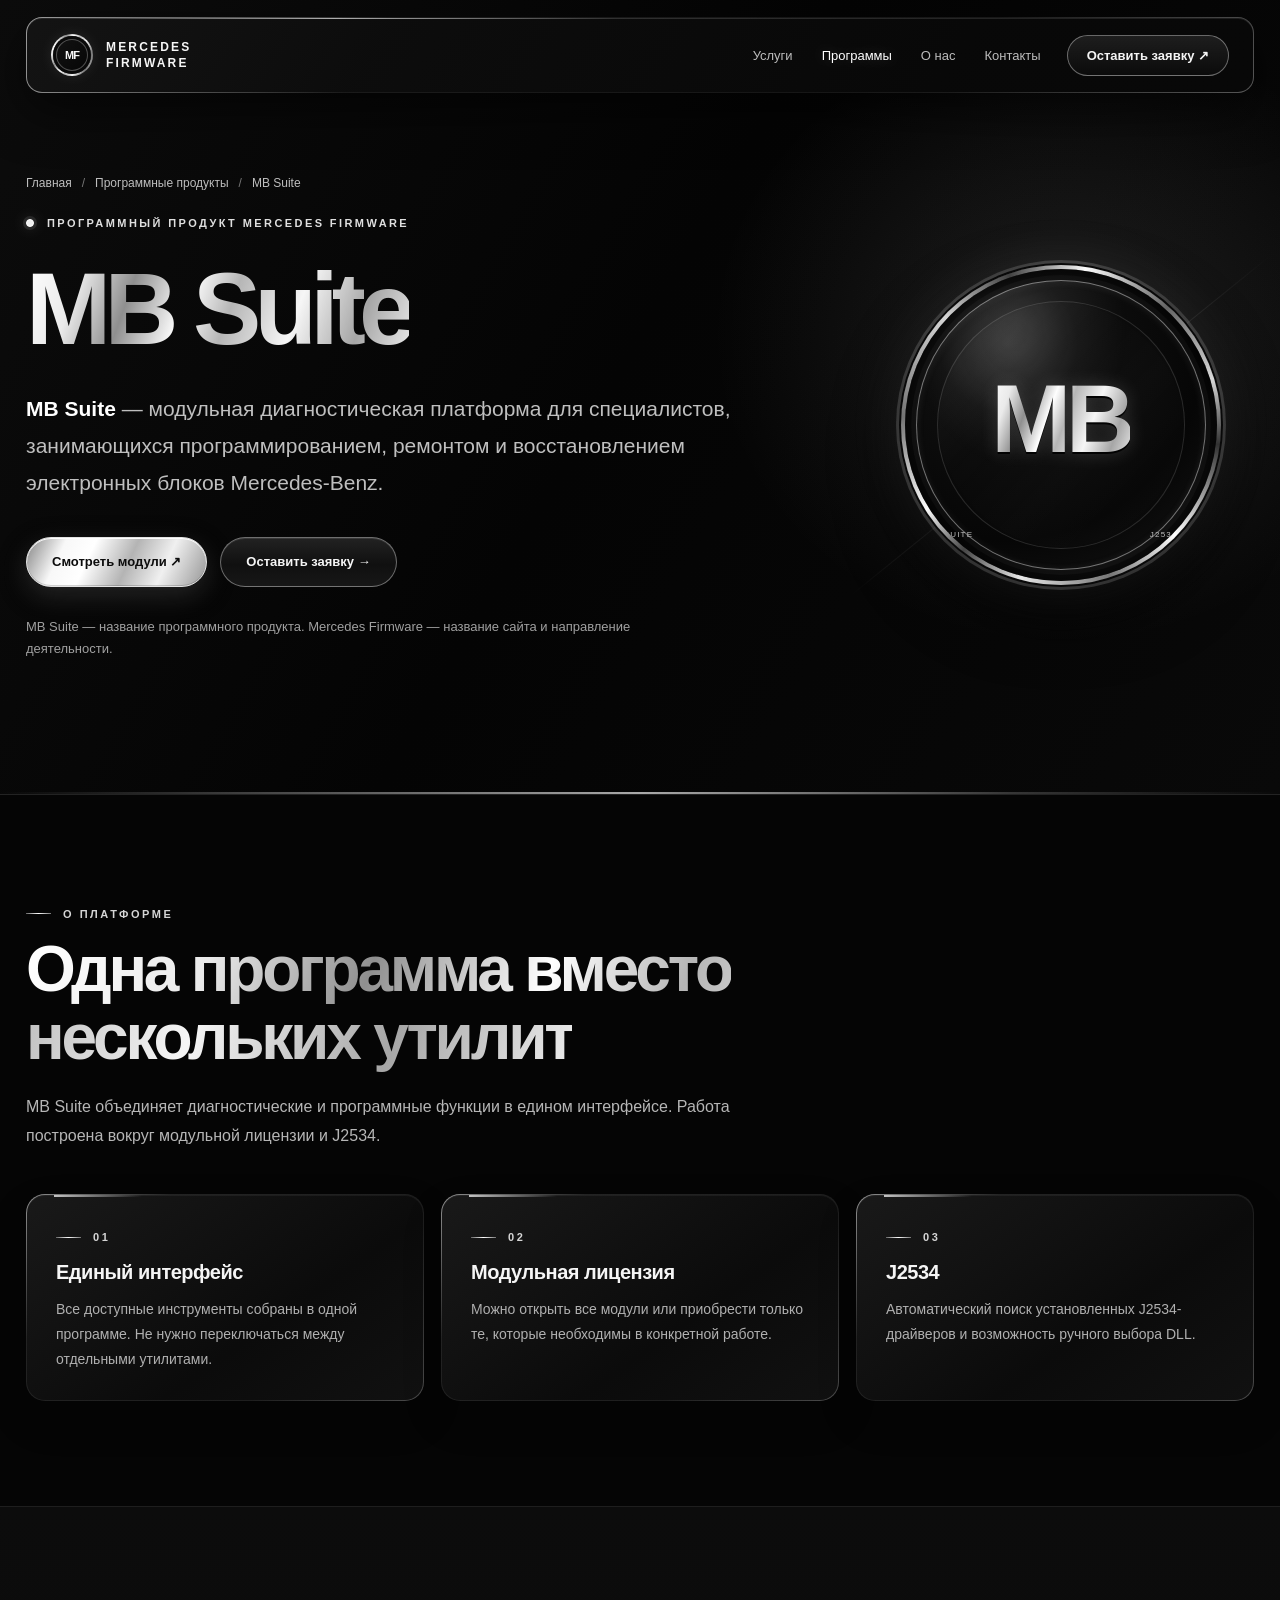
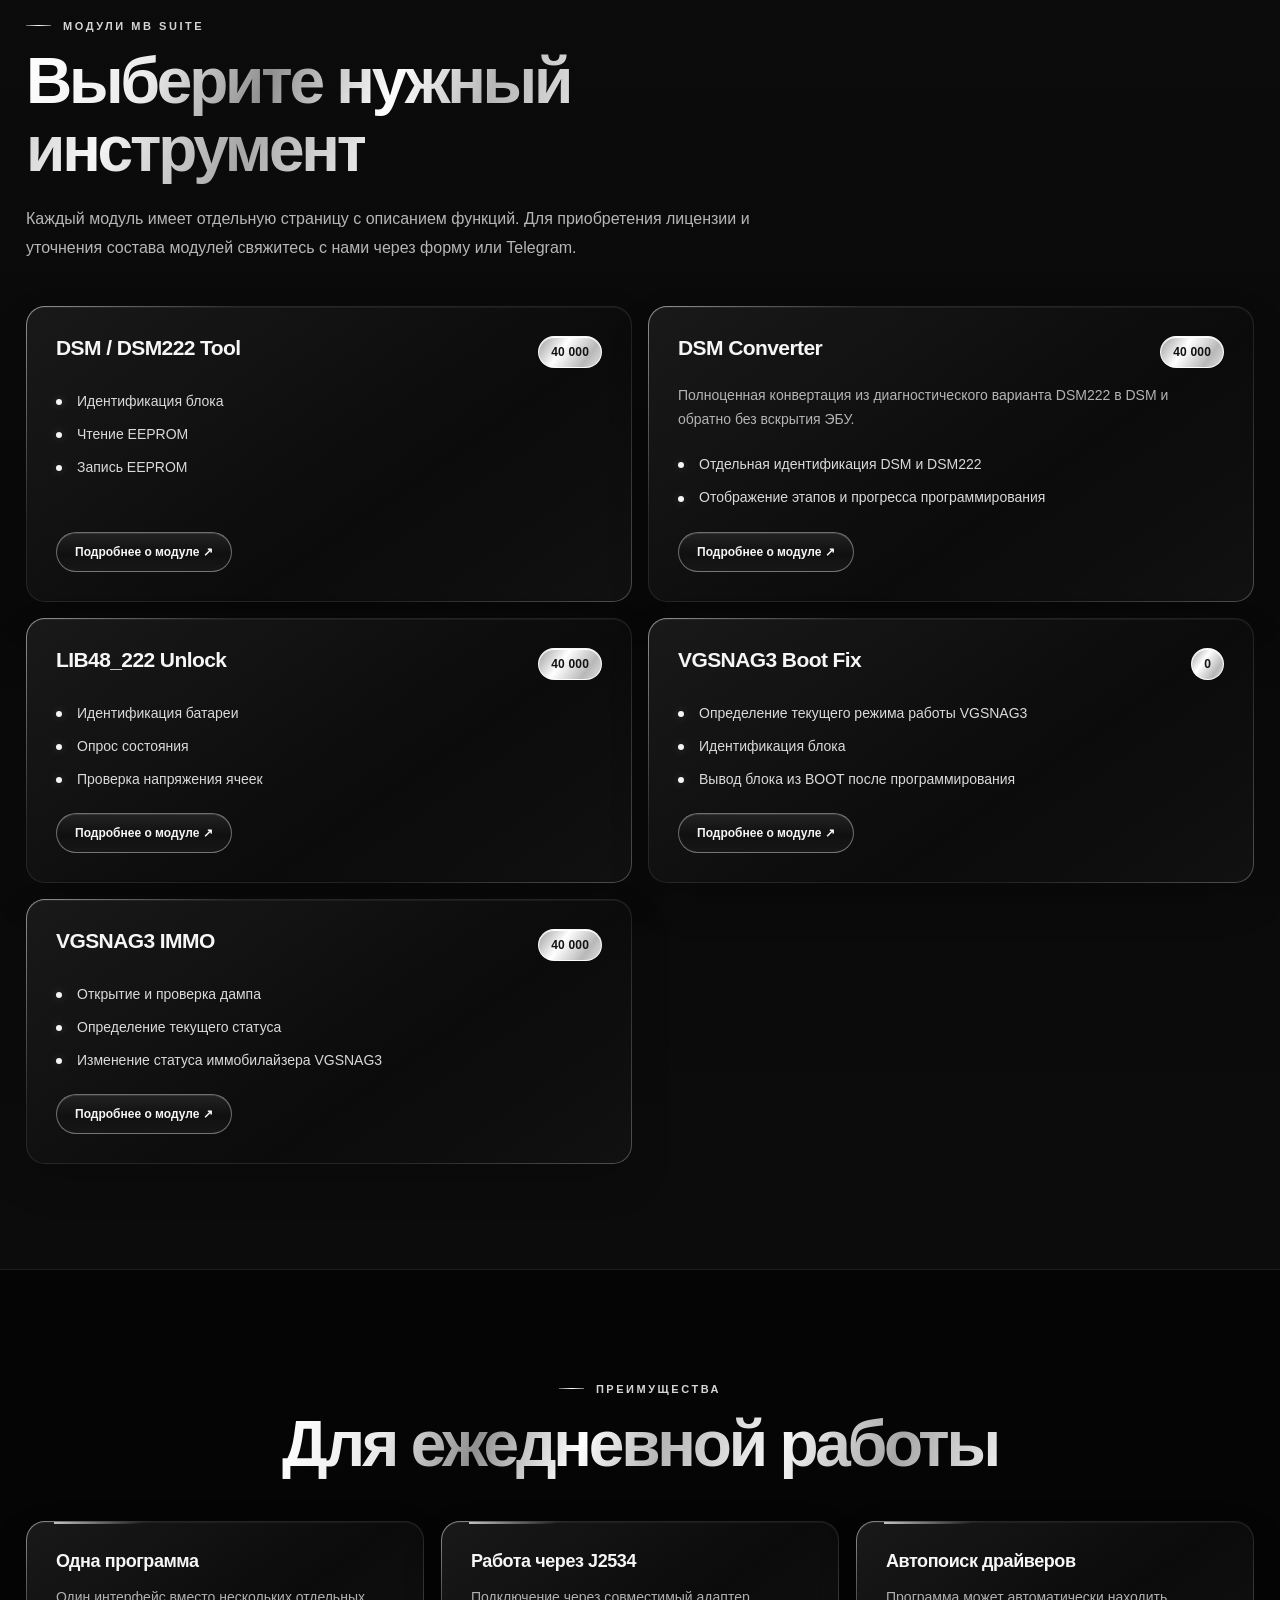
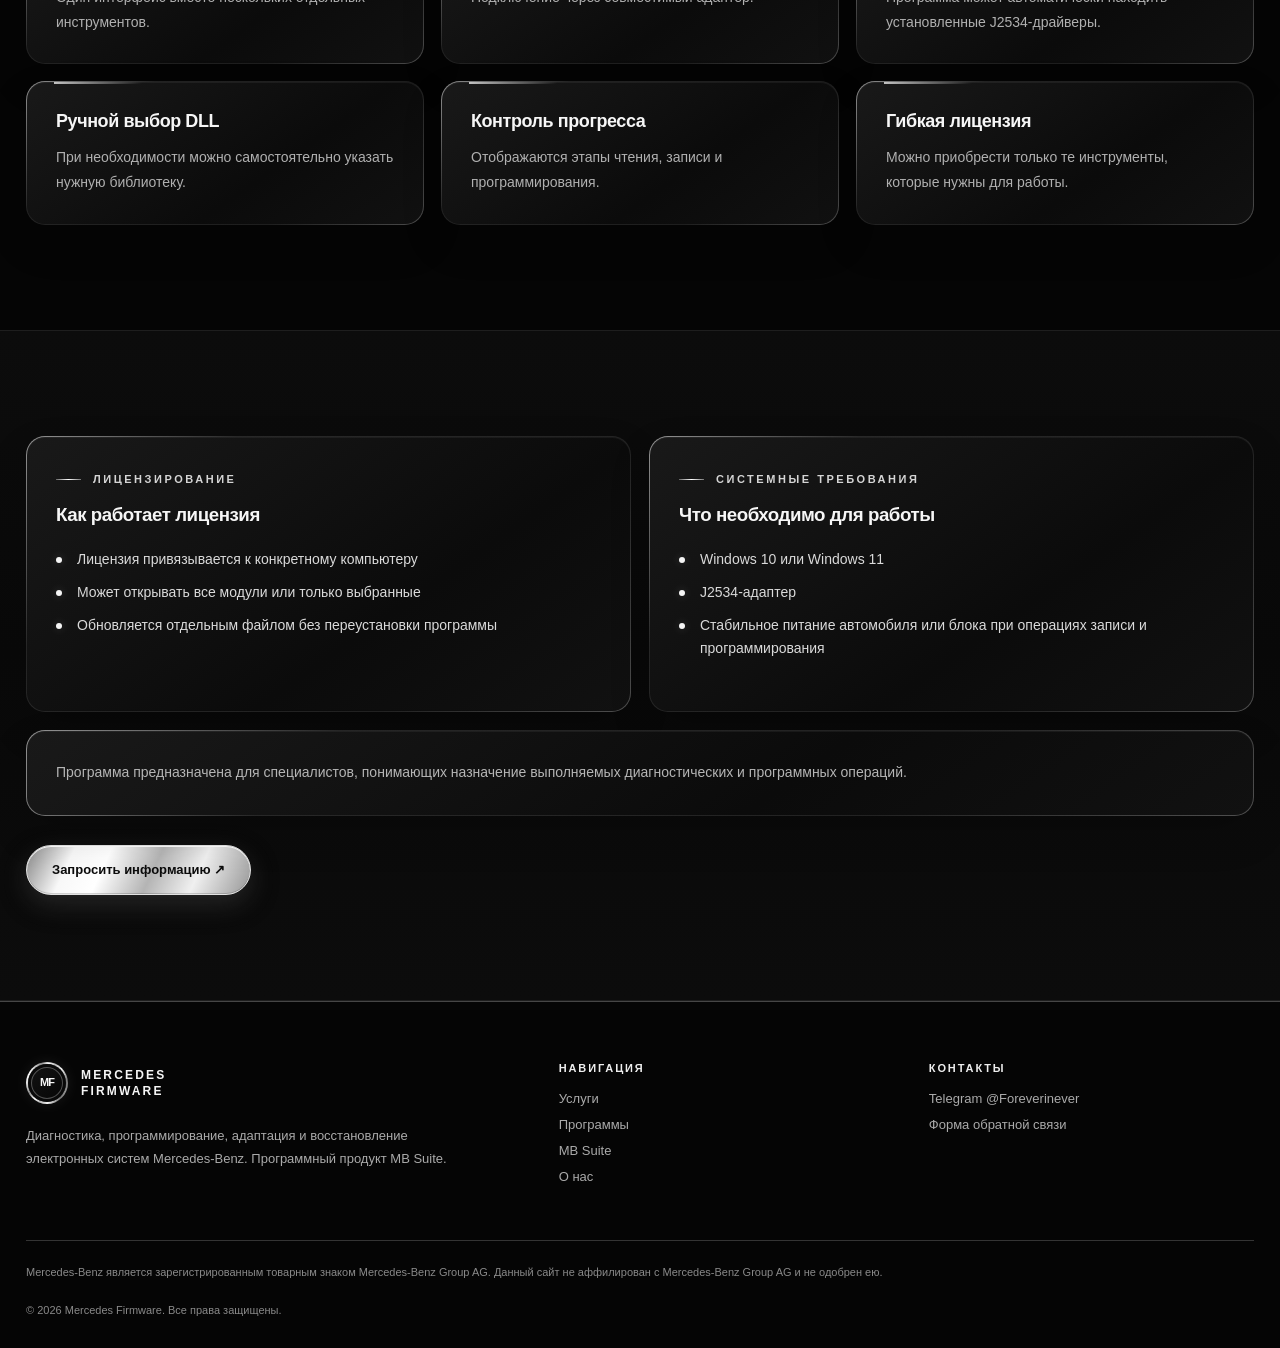
==== mb-suite.html @ b89a99c4 "Design reworked" ====
<!doctype html>
<html lang="ru"><head><meta charset="utf-8"><meta name="viewport" content="width=device-width, initial-scale=1">
<meta name="theme-color" content="#090909"><meta name="description" content="MB Suite — модульная диагностическая платформа для специалистов по Mercedes-Benz. Модули, особенности, лицензии и требования.">
<title>MB Suite — диагностическая платформа | Mercedes Firmware</title><link rel="stylesheet" href="assets/style.css"><script src="assets/app.js" defer></script></head><body>
<a class="skip" href="#main">Перейти к содержимому</a>
<header class="nav-wrap" id="navWrap"><div class="container"><div class="nav">
<a class="brand" href="index.html" aria-label="Mercedes Firmware — на главную"><span class="brand-mark">MF</span><span>MERCEDES<br>FIRMWARE</span></a>
<nav class="nav-links" aria-label="Главное меню"><a href="index.html#services" class="">Услуги</a><a href="index.html#programs" class="active">Программы</a><a href="index.html#about" class="">О нас</a><a href="index.html#contact" class="">Контакты</a></nav>
<a class="nav-cta" href="index.html#contact">Оставить заявку ↗</a>
<button class="menu-btn" id="menuBtn" type="button" aria-label="Открыть меню" aria-controls="mobileMenu" aria-expanded="false">☰</button>
<nav class="mobile-menu" id="mobileMenu" aria-label="Мобильное меню"><a href="index.html#services" class="">Услуги</a><a href="index.html#programs" class="active">Программы</a><a href="index.html#about" class="">О нас</a><a href="index.html#contact" class="">Контакты</a></nav>
</div></div></header>
<main id="main"><section class="hero hero-product"><div class="container"><div class="hero-inner"><div>
<div class="breadcrumb"><a href="index.html">Главная</a><span class="sep">/</span><span>Программные продукты</span><span class="sep">/</span><span>MB Suite</span></div>
<div class="eyebrow"><span class="dot"></span> Программный продукт Mercedes Firmware</div>
<h1><span class="gradient-text">MB Suite</span></h1>
<p class="hero-copy"><strong>MB Suite</strong> — модульная диагностическая платформа для специалистов, занимающихся программированием, ремонтом и восстановлением электронных блоков Mercedes-Benz.</p>
<div class="hero-actions"><a href="#modules" class="btn btn-primary">Смотреть модули ↗</a><a href="index.html#contact" class="btn btn-outline">Оставить заявку →</a></div>
<p class="hero-note">MB Suite — название программного продукта. Mercedes Firmware — название сайта и направление деятельности.</p></div>
<div class="hero-visual mini-visual" aria-hidden="true"><div class="hero-visual-box"><span class="hero-glyph">MB</span><div class="hero-visual-cap"><span>Suite</span><span>J2534</span></div></div></div>
</div></div></section>
<section><div class="container"><div class="section-head reveal"><div class="kicker">О платформе</div>
<h2><span class="gradient-text">Одна программа вместо нескольких утилит</span></h2>
<p class="section-sub">MB Suite объединяет диагностические и программные функции в едином интерфейсе. Работа построена вокруг модульной лицензии и J2534.</p></div>
<div class="overview-grid"><article class="overview-card reveal"><div class="kicker">01</div><h3>Единый интерфейс</h3><p>Все доступные инструменты собраны в одной программе. Не нужно переключаться между отдельными утилитами.</p></article>
<article class="overview-card reveal"><div class="kicker">02</div><h3>Модульная лицензия</h3><p>Можно открыть все модули или приобрести только те, которые необходимы в конкретной работе.</p></article>
<article class="overview-card reveal"><div class="kicker">03</div><h3>J2534</h3><p>Автоматический поиск установленных J2534-драйверов и возможность ручного выбора DLL.</p></article></div></div></section>
<section class="section-alt" id="modules"><div class="container"><div class="section-head reveal"><div class="kicker">Модули MB Suite</div><h2><span class="gradient-text">Выберите нужный инструмент</span></h2>
<p class="section-sub">Каждый модуль имеет отдельную страницу с описанием функций. Для приобретения лицензии и уточнения состава модулей свяжитесь с нами через форму или Telegram.</p></div>
<div class="modules"><article class="module-card reveal"><div class="module-body"><div class="module-head"><span class="module-name">DSM / DSM222 Tool</span><span class="price">40 000</span></div>
<ul class="clean-list"><li>Идентификация блока</li><li>Чтение EEPROM</li><li>Запись EEPROM</li></ul></div>
<a class="btn btn-outline btn-small" href="modules/dsm-dsm222-tool.html">Подробнее о модуле ↗</a></article><article class="module-card reveal"><div class="module-body"><div class="module-head"><span class="module-name">DSM Converter</span><span class="price">40 000</span></div>
<p>Полноценная конвертация из диагностического варианта DSM222 в DSM и обратно без вскрытия ЭБУ.</p><ul class="clean-list"><li>Отдельная идентификация DSM и DSM222</li><li>Отображение этапов и прогресса программирования</li></ul></div>
<a class="btn btn-outline btn-small" href="modules/dsm-converter.html">Подробнее о модуле ↗</a></article><article class="module-card reveal"><div class="module-body"><div class="module-head"><span class="module-name">LIB48_222 Unlock</span><span class="price">40 000</span></div>
<ul class="clean-list"><li>Идентификация батареи</li><li>Опрос состояния</li><li>Проверка напряжения ячеек</li></ul></div>
<a class="btn btn-outline btn-small" href="modules/lib48-222-unlock.html">Подробнее о модуле ↗</a></article><article class="module-card reveal"><div class="module-body"><div class="module-head"><span class="module-name">VGSNAG3 Boot Fix</span><span class="price">0</span></div>
<ul class="clean-list"><li>Определение текущего режима работы VGSNAG3</li><li>Идентификация блока</li><li>Вывод блока из BOOT после программирования</li></ul></div>
<a class="btn btn-outline btn-small" href="modules/vgsnag3-boot-fix.html">Подробнее о модуле ↗</a></article><article class="module-card reveal"><div class="module-body"><div class="module-head"><span class="module-name">VGSNAG3 IMMO</span><span class="price">40 000</span></div>
<ul class="clean-list"><li>Открытие и проверка дампа</li><li>Определение текущего статуса</li><li>Изменение статуса иммобилайзера VGSNAG3</li></ul></div>
<a class="btn btn-outline btn-small" href="modules/vgsnag3-immo.html">Подробнее о модуле ↗</a></article></div></div></section>
<section><div class="container"><div class="section-head center reveal"><div class="kicker">Преимущества</div><h2><span class="gradient-text">Для ежедневной работы</span></h2></div>
<div class="features-grid">
<article class="feature-card reveal"><h3>Одна программа</h3><p>Один интерфейс вместо нескольких отдельных инструментов.</p></article>
<article class="feature-card reveal"><h3>Работа через J2534</h3><p>Подключение через совместимый адаптер.</p></article>
<article class="feature-card reveal"><h3>Автопоиск драйверов</h3><p>Программа может автоматически находить установленные J2534-драйверы.</p></article>
<article class="feature-card reveal"><h3>Ручной выбор DLL</h3><p>При необходимости можно самостоятельно указать нужную библиотеку.</p></article>
<article class="feature-card reveal"><h3>Контроль прогресса</h3><p>Отображаются этапы чтения, записи и программирования.</p></article>
<article class="feature-card reveal"><h3>Гибкая лицензия</h3><p>Можно приобрести только те инструменты, которые нужны для работы.</p></article>
</div></div></section>
<section class="section-alt"><div class="container"><div class="info-grid">
<article class="info-card reveal"><div class="kicker">Лицензирование</div><h3>Как работает лицензия</h3><ul class="clean-list">
<li>Лицензия привязывается к конкретному компьютеру</li><li>Может открывать все модули или только выбранные</li><li>Обновляется отдельным файлом без переустановки программы</li></ul></article>
<article class="info-card reveal"><div class="kicker">Системные требования</div><h3>Что необходимо для работы</h3><ul class="clean-list">
<li>Windows 10 или Windows 11</li><li>J2534-адаптер</li><li>Стабильное питание автомобиля или блока при операциях записи и программирования</li></ul></article>
</div><div class="info-card reveal" style="margin-top:18px"><p style="margin:0">Программа предназначена для специалистов, понимающих назначение выполняемых диагностических и программных операций.</p></div>
<div style="margin-top:29px"><a class="btn btn-primary" href="index.html#contact">Запросить информацию ↗</a></div></div></section></main>
<footer><div class="container"><div class="footer-grid">
<div><a class="brand" href="index.html"><span class="brand-mark">MF</span><span>MERCEDES<br>FIRMWARE</span></a>
<p class="footer-copy">Диагностика, программирование, адаптация и восстановление электронных систем Mercedes-Benz. Программный продукт MB Suite.</p></div>
<div><div class="footer-title">Навигация</div><ul>
<li><a href="index.html#services">Услуги</a></li><li><a href="index.html#programs">Программы</a></li><li><a href="mb-suite.html">MB Suite</a></li><li><a href="index.html#about">О нас</a></li></ul></div>
<div><div class="footer-title">Контакты</div><ul><li><a href="https://t.me/Foreverinever" target="_blank" rel="noopener noreferrer">Telegram @Foreverinever</a></li>
<li><a href="index.html#contact">Форма обратной связи</a></li></ul></div></div>
<div class="legal">Mercedes-Benz является зарегистрированным товарным знаком Mercedes-Benz Group AG. Данный сайт не аффилирован с Mercedes-Benz Group AG и не одобрен ею.<br><br>© <span data-year>2026</span> Mercedes Firmware. Все права защищены.</div>
</div></footer></body></html>
---- assets/style.css ----
/* Mercedes Firmware · Obsidian & Chrome edition
   An intentionally monochrome, metal-reflective visual system.
   No blue backgrounds, blue highlights, or external image dependencies. */
:root {
  --bg: #050505;
  --surface: #0d0d0d;
  --surface2: #131313;
  --surface3: #1b1b1b;
  --ink: #f6f6f6;
  --muted: #b6b6b6;
  --dim: #888;
  --silver: #d2d2d2;
  --silver-light: #fafafa;
  --stroke: rgba(220,220,220,.16);
  --stroke-strong: rgba(240,240,240,.38);
  --chrome: linear-gradient(112deg,#757575 0%,#fafafa 13%,#8c8c8c 27%,#fff 40%,#b7b7b7 51%,#f4f4f4 65%,#777 83%,#e4e4e4 100%);
  --chrome-text: linear-gradient(110deg,#fff 0%,#eaeaea 15%,#8f8f8f 28%,#fefefe 42%,#b6b6b6 53%,#f6f6f6 69%,#a6a6a6 85%,#eee 100%);
  --max: 1240px;
}
* { box-sizing: border-box; }
html { scroll-behavior: smooth; scroll-padding-top: 105px; }
body {
  margin: 0;
  background: #050505;
  color: var(--ink);
  font-family: Inter, "Helvetica Neue", -apple-system, BlinkMacSystemFont, "Segoe UI", Arial, sans-serif;
  -webkit-font-smoothing: antialiased;
  overflow-x: hidden;
}
a { color: inherit; text-decoration: none; }
button,input,textarea,select { font: inherit; }
button { cursor: pointer; }
::selection { color: #080808; background: #dedede; }
.container { width: min(var(--max),calc(100% - 52px)); margin: 0 auto; }
.skip { position: absolute; top: -100px; left: 10px; z-index: 500; background: white; color: black; padding: 10px 16px; }
.skip:focus { top: 10px; }

/* Floating navigation framed with a thin polished edge */
.nav-wrap { position: fixed; top: 0; left: 0; right: 0; z-index: 100; padding: 17px 0; transition: padding .2s; }
.nav-wrap.scrolled { padding: 8px 0; }
.nav {
  position: relative; min-height: 76px; display: flex; align-items: center; justify-content: space-between;
  gap: 26px; padding: 0 24px; border-radius: 16px;
  border: 1px solid transparent;
  background: linear-gradient(125deg,rgba(15,15,15,.97),rgba(5,5,5,.96)) padding-box,
              linear-gradient(125deg,rgba(255,255,255,.6),rgba(255,255,255,.08) 29%,rgba(255,255,255,.08) 76%,rgba(255,255,255,.32)) border-box;
  box-shadow: inset 0 1px 0 rgba(255,255,255,.09), 0 17px 50px rgba(0,0,0,.55);
  backdrop-filter: blur(18px);
}
.nav:after { content: ""; pointer-events: none; position: absolute; left: 26px; right: 26px; top: 0; height: 1px; opacity: .65; background: linear-gradient(90deg,transparent,#f7f7f7 24%,rgba(255,255,255,.10) 48%,transparent); }
.brand { display: inline-flex; align-items: center; gap: 13px; font-size: 12px; font-weight: 780; letter-spacing: .18em; line-height: 1.34; text-transform: uppercase; white-space: nowrap; }
.brand-mark {
  display: grid; place-items: center; flex-shrink: 0; width: 42px; height: 42px; border-radius: 50%;
  font-size: 11px; font-weight: 900; letter-spacing: -.08em;
  border: 2px solid transparent;
  background: linear-gradient(135deg,#131313,#050505) padding-box, var(--chrome) border-box;
  box-shadow: inset 0 0 0 3px #090909, inset 0 0 0 4px rgba(255,255,255,.28), 0 0 15px rgba(255,255,255,.08);
  color: #f7f7f7;
}
.nav-links { display: flex; align-items: center; gap: 29px; margin-left: auto; }
.nav-links a { color: #bcbcbc; font-size: 13px; transition: color .2s; }
.nav-links a:hover,.nav-links a.active { color: #fff; }
.nav-links a.active { text-shadow: 0 0 15px rgba(255,255,255,.25); }
.nav-cta { border: 1px solid rgba(255,255,255,.38); padding: 12px 19px; border-radius: 999px; color: #f5f5f5; background: linear-gradient(180deg,rgba(255,255,255,.09),rgba(255,255,255,.015)); font-size: 13px; font-weight: 650; white-space: nowrap; transition: background .2s,border-color .2s,box-shadow .2s; }
.nav-cta:hover { background: rgba(255,255,255,.13); border-color: #efefef; box-shadow: 0 0 22px rgba(255,255,255,.09); }
.menu-btn { display: none; background: #151515; border: 1px solid var(--stroke-strong); color: white; border-radius: 10px; width: 44px; height: 44px; font-size: 22px; }
.mobile-menu { display: none; }

/* Hero: pure black gallery space with reflected, not colored, light */
.hero { padding: 176px 0 120px; min-height: 790px; position: relative; overflow: hidden; border-bottom: 1px solid rgba(255,255,255,.12); isolation: isolate; }
.hero::before {
  content: ""; position: absolute; inset: 0; z-index: -1; pointer-events: none;
  background:
    radial-gradient(ellipse 37% 53% at 83% 42%,rgba(221,221,221,.105),transparent 74%),
    linear-gradient(120deg,#0c0c0c 0%,#040404 48%,#090909 100%);
}
.hero::after { content: ""; position: absolute; left: 0; right: 0; bottom: 0; height: 2px; background: linear-gradient(90deg,transparent 0%,#3a3a3a 13%,#eaeaea 50%,#484848 79%,transparent 100%); opacity: .72; }
.hero-inner { position: relative; z-index: 1; display: grid; grid-template-columns: minmax(0,1.25fr) minmax(0,.75fr); gap: 38px; align-items: center; }
.hero-product { min-height: 650px; }
.hero-product .hero-inner { grid-template-columns: minmax(0,1.35fr) minmax(0,.65fr); }
.eyebrow { display: inline-flex; gap: 13px; align-items: center; font-size: 11px; font-weight: 720; letter-spacing: .22em; color: #dfdfdf; text-transform: uppercase; line-height: 1.65; }
.eyebrow .dot { display: inline-block; flex: 0 0 8px; width: 8px; height: 8px; border-radius: 50%; background: #efefef; border: 1px solid #fff; box-shadow: 0 0 0 3px rgba(255,255,255,.09),0 0 15px rgba(255,255,255,.3); }
h1 { font-weight: 790; letter-spacing: -.067em; line-height: .97; margin: 27px 0 0; font-size: clamp(66px,7.65vw,111px); }
h1 .subword { display: block; background: var(--chrome-text); background-clip: text; -webkit-background-clip: text; color: transparent; }
.hero-product h1 { font-size: clamp(62px,8vw,104px); }
.gradient-text { background: var(--chrome-text); background-clip: text; -webkit-background-clip: text; color: transparent; }
.hero-copy { font-size: clamp(17px,1.9vw,21px); line-height: 1.75; color: #bfbfbf; max-width: 730px; margin: 33px 0 0; }
.hero-copy strong { color: #fff; font-weight: 650; }
.hero-actions { display: flex; gap: 13px; flex-wrap: wrap; margin-top: 35px; }
.btn { min-height: 50px; border-radius: 999px; padding: 0 25px; display: inline-flex; align-items: center; justify-content: center; gap: 14px; font-size: 13px; font-weight: 750; transition: transform .22s,background .22s,border-color .22s,box-shadow .22s; text-align: center; }
.btn:hover { transform: translateY(-2px); }
.btn-primary {
  color: #0c0c0c; border: 1px solid #e3e3e3;
  background: linear-gradient(115deg,#858585 0%,#f8f8f8 20%,#fff 35%,#b4b4b4 56%,#f0f0f0 75%,#969696 100%);
  box-shadow: inset 0 1px 0 rgba(255,255,255,.95),inset 0 -1px 0 rgba(20,20,20,.18),0 9px 27px rgba(220,220,220,.15),0 9px 28px rgba(0,0,0,.48);
}
.btn-primary:hover { background: linear-gradient(112deg,#acacac 0%,#fff 24%,#ddd 55%,#fff 85%,#9a9a9a 100%); box-shadow: 0 8px 32px rgba(255,255,255,.23),0 8px 32px rgba(0,0,0,.5); }
.btn-outline { border: 1px solid rgba(232,232,232,.42); background: linear-gradient(180deg,#222 0%,#101010 55%,#171717 100%); color: #f5f5f5; box-shadow: inset 0 1px 0 rgba(255,255,255,.1); }
.btn-outline:hover { border-color: #ebebeb; background: linear-gradient(180deg,#343434,#181818); box-shadow: 0 0 23px rgba(255,255,255,.07); }
.btn-small { min-height: 40px; padding: 0 18px; font-size: 12px; }
.hero-note { font-size: 13px; color: #a0a0a0; margin-top: 29px; line-height: 1.75; max-width: 670px; }

/* Sculpted, brushed-silver circular monogram. Completely CSS-made. */
.hero-visual { min-height: 425px; display: flex; align-items: center; justify-content: center; position: relative; }
.hero-visual::before { content: ""; position: absolute; width: 620px; max-width: 140%; height: 1px; transform: rotate(-39deg); background: linear-gradient(90deg,transparent,rgba(255,255,255,.15) 35%,rgba(255,255,255,.8) 50%,rgba(255,255,255,.15) 65%,transparent); box-shadow: 0 0 22px rgba(255,255,255,.18); }
.hero-visual-box {
  width: min(100%,395px); aspect-ratio: 1/1; border: 4px solid transparent; border-radius: 50%; position: relative;
  display: grid; place-items: center; overflow: hidden;
  background:
    radial-gradient(circle at 33% 24%,#2c2c2c 0%,#101010 22%,#070707 62%,#191919 100%) padding-box,
    conic-gradient(from 218deg,#454545 0deg,#fcfcfc 20deg,#747474 55deg,#d5d5d5 95deg,#414141 123deg,#fafafa 151deg,#656565 184deg,#d8d8d8 215deg,#323232 239deg,#fdfdfd 276deg,#777 304deg,#e7e7e7 337deg,#454545 360deg) border-box;
  box-shadow: 0 0 0 2px #090909,0 0 0 5px rgba(214,214,214,.18),0 0 55px rgba(235,235,235,.10),0 30px 65px rgba(0,0,0,.8),inset 0 0 28px rgba(0,0,0,.9);
}
.hero-visual-box::before { content: ""; position: absolute; inset: 11px; border-radius: 50%; border: 1px solid rgba(245,245,245,.45); box-shadow: inset 0 1px 8px rgba(255,255,255,.09),0 0 0 5px rgba(255,255,255,.027); background: radial-gradient(ellipse at 35% 15%,rgba(250,250,250,.095),transparent 42%); }
.hero-visual-box::after { content: ""; position: absolute; inset: 32px; border: 1px solid rgba(255,255,255,.13); border-radius: 50%; pointer-events: none; background: linear-gradient(133deg,rgba(255,255,255,.055),transparent 38%,rgba(255,255,255,.015) 60%,transparent); }
.hero-glyph { position: relative; z-index: 2; font-size: clamp(85px,12vw,147px); font-weight: 800; letter-spacing: -.12em; transform: translateX(-.06em) translateY(-8px); line-height: 1; background: var(--chrome-text); background-clip: text; -webkit-background-clip: text; color: transparent; filter: drop-shadow(0 2px 0 rgba(0,0,0,.9)) drop-shadow(0 0 9px rgba(255,255,255,.15)); }
.hero-visual-cap { position: absolute; z-index: 3; bottom: 54px; left: 46px; right: 46px; display: flex; justify-content: space-between; gap: 14px; font-size: 8px; letter-spacing: .15em; text-transform: uppercase; color: #bfbfbf; text-align: center; }
.mini-visual .hero-visual-box { width: min(100%,320px); }
.mini-visual .hero-glyph { font-size: 96px; letter-spacing: -.055em; transform: translateY(-6px); }
.mini-visual .hero-visual-cap { bottom: 42px; left: 39px; right: 39px; }

section { position: relative; padding: 105px 0; }
.section-alt { background: linear-gradient(180deg,#0c0c0c 0%,#090909 48%,#0c0c0c 100%); border-top: 1px solid rgba(255,255,255,.075); border-bottom: 1px solid rgba(255,255,255,.075); }
.section-compact { padding: 78px 0; }
.section-head { max-width: 860px; margin-bottom: 43px; }
.section-head.center { text-align: center; margin-left: auto; margin-right: auto; }
.kicker { display: inline-flex; align-items: center; gap: 12px; color: #d5d5d5; letter-spacing: .23em; text-transform: uppercase; font-weight: 790; font-size: 11px; }
.kicker::before { content: ""; display: inline-block; width: 25px; height: 1px; background: linear-gradient(90deg,#666,#fff,#777); }
h2 { margin: 15px 0 0; font-size: clamp(38px,5vw,65px); line-height: 1.07; font-weight: 740; letter-spacing: -.05em; }
h3 { letter-spacing: -.024em; }
.section-sub { font-size: 16px; line-height: 1.85; color: var(--muted); margin: 20px 0 0; max-width: 770px; }
.section-head.center .section-sub { margin-left: auto; margin-right: auto; }
.intro-grid,.features-grid,.overview-grid { display: grid; grid-template-columns: repeat(3,minmax(0,1fr)); gap: 17px; }

/* Glass-black cards with visible specular metal edges */
.tile,.overview-card,.feature-card,.module-card,.info-card,.geo-box {
  position: relative; border: 1px solid transparent; border-radius: 19px; padding: 29px;
  background: linear-gradient(145deg,#191919 0%,#0b0b0b 62%,#111 100%) padding-box,
              linear-gradient(135deg,rgba(255,255,255,.57),rgba(255,255,255,.12) 24%,rgba(255,255,255,.10) 71%,rgba(240,240,240,.3) 100%) border-box;
  box-shadow: inset 0 1px 0 rgba(255,255,255,.055),0 18px 40px rgba(0,0,0,.16);
}
.tile::before,.overview-card::before,.feature-card::before { content: ""; position: absolute; top: 0; left: 27px; width: 88px; height: 2px; background: linear-gradient(90deg,#f5f5f5,#888,transparent); opacity: .76; }
.tile .tile-num { font-size: 11px; letter-spacing: .16em; font-weight: 850; color: #e4e4e4; }
.tile h3,.overview-card h3 { margin: 18px 0 0; font-size: 20px; color: #f5f5f5; }
.tile p,.overview-card p,.feature-card p { color: #b0b0b0; font-size: 14px; line-height: 1.76; margin: 13px 0 0; }
.feature-card h3 { margin: 0; font-size: 18px; }
.services { display: grid; grid-template-columns: repeat(2,minmax(0,1fr)); gap: 12px; counter-reset: service; }
.service-card {
  counter-increment: service; min-height: 79px; display: flex; align-items: center; gap: 17px; padding: 17px 22px;
  background: linear-gradient(145deg,#181818,#0c0c0c); border: 1px solid rgba(220,220,220,.20); border-radius: 13px;
  box-shadow: inset 0 1px 0 rgba(255,255,255,.04);
  font-size: 14px; line-height: 1.6; color: #dedede; transition: border-color .2s,background .2s,transform .2s;
}
.service-card:hover { border-color: rgba(255,255,255,.55); background: linear-gradient(135deg,#232323,#0e0e0e); transform: translateY(-1px); }
.service-card::before { content: counter(service,decimal-leading-zero); flex: 0 0 28px; font-size: 12px; letter-spacing: .08em; color: #f0f0f0; font-weight: 820; text-shadow: 0 0 13px rgba(255,255,255,.25); }
.program-panel {
  display: grid; grid-template-columns: 1.1fr .9fr; gap: 42px; align-items: center; padding: 49px; border-radius: 24px; border: 1px solid transparent;
  background: radial-gradient(ellipse at 86% 22%,rgba(255,255,255,.115),transparent 40%),linear-gradient(130deg,#1b1b1b,#060606 76%) padding-box,
              linear-gradient(125deg,rgba(255,255,255,.84),rgba(255,255,255,.15) 33%,rgba(255,255,255,.17) 71%,rgba(255,255,255,.6)) border-box;
  box-shadow: inset 0 1px 0 rgba(255,255,255,.13),0 30px 60px rgba(0,0,0,.3);
}
.program-panel h3 { font-size: clamp(40px,5vw,64px); letter-spacing: -.055em; margin: 18px 0 0; background: var(--chrome-text); background-clip: text; -webkit-background-clip: text; color: transparent; }
.program-panel p { color: #c7c7c7; line-height: 1.85; font-size: 15px; max-width: 620px; }
.program-panel .program-code {
  justify-self: center; width: 100%; max-width: 320px; aspect-ratio: 1.15; border: 1px solid rgba(255,255,255,.40); border-radius: 18px;
  display: grid; place-items: center; position: relative; overflow: hidden;
  background: linear-gradient(122deg,rgba(255,255,255,.09),transparent 32%),repeating-linear-gradient(0deg,#141414,#141414 31px,#1c1c1c 32px);
  box-shadow: 0 18px 35px rgba(0,0,0,.32),inset 0 1px 0 rgba(255,255,255,.19);
}
.program-panel .program-code::after { content: ""; position: absolute; inset: 14px; border-radius: 12px; border: 1px solid rgba(255,255,255,.15); pointer-events: none; }
.program-panel .program-code span { font-size: clamp(40px,5.5vw,68px); letter-spacing: -.07em; font-weight: 790; background: var(--chrome-text); background-clip: text; -webkit-background-clip: text; color: transparent; }
.program-panel .program-code small { position: absolute; left: 24px; bottom: 22px; letter-spacing: .17em; font-size: 9px; color: #ccc; }
.info-grid,.geo { display: grid; grid-template-columns: 1fr 1fr; gap: 18px; }
.geo-box h3 { margin: 17px 0 0; font-size: 27px; }
.geo-box p,.info-card p { color: #b5b5b5; line-height: 1.82; font-size: 14px; }
.tags { display: flex; flex-wrap: wrap; gap: 8px; margin-top: 20px; }
.tags span { border: 1px solid rgba(255,255,255,.27); background: linear-gradient(180deg,#252525,#111); color: #e0e0e0; border-radius: 999px; padding: 8px 13px; font-size: 12px; }
.modules { display: grid; grid-template-columns: repeat(2,minmax(0,1fr)); gap: 16px; }
.module-card { display: flex; flex-direction: column; gap: 0; transition: border-color .2s,transform .2s,box-shadow .2s; }
.module-card:hover { border-color: rgba(255,255,255,.8); transform: translateY(-3px); box-shadow: 0 12px 35px rgba(255,255,255,.035),0 20px 40px rgba(0,0,0,.25); }
.module-head { display: flex; align-items: flex-start; justify-content: space-between; gap: 12px; }
.module-name { font-size: 21px; font-weight: 750; letter-spacing: -.028em; }
.price { flex-shrink: 0; display: inline-block; color: #121212; background: linear-gradient(125deg,#9d9d9d,#fff 38%,#b8b8b8 76%,#dedede); border: 1px solid rgba(255,255,255,.85); border-radius: 999px; font-size: 12px; font-weight: 800; padding: 8px 12px; letter-spacing: .015em; box-shadow: inset 0 1px 0 #fff; }
.module-card p { font-size: 14px; line-height: 1.7; color: #b4b4b4; margin: 16px 0 0; }
.module-card .btn { align-self: flex-start; margin-top: auto; }
.module-card .module-body { flex: 1; }
.clean-list { list-style: none; padding: 0; margin: 22px 0; }
.clean-list li { position: relative; padding-left: 21px; font-size: 14px; line-height: 1.65; color: #dadada; margin: 10px 0; }
.clean-list li::before { position: absolute; content: ""; left: 0; top: .65em; width: 6px; height: 6px; background: #f5f5f5; border-radius: 50%; box-shadow: 0 0 10px rgba(255,255,255,.2); }
.module-intro { border: 1px solid rgba(255,255,255,.41); background: linear-gradient(145deg,#1c1c1c,#090909 79%); border-radius: 24px; padding: 40px; display: grid; grid-template-columns: 1.3fr .7fr; gap: 35px; align-items: center; box-shadow: inset 0 1px 0 rgba(255,255,255,.11); }
.module-intro h2 { font-size: clamp(32px,4vw,50px); }
.module-price { padding: 25px 28px; border: 1px solid rgba(255,255,255,.33); background: linear-gradient(143deg,#292929,#101010 70%); border-radius: 18px; box-shadow: inset 0 1px 0 rgba(255,255,255,.12); }
.module-price span { font-size: 11px; letter-spacing: .14em; color: #bcbcbc; text-transform: uppercase; }
.module-price strong { display: block; font-size: 38px; margin-top: 7px; font-weight: 800; letter-spacing: -.045em; background: var(--chrome-text); background-clip: text; -webkit-background-clip: text; color: transparent; }
.module-price small { display: block; color: #aaa; font-size: 12px; margin-top: 7px; line-height: 1.6; }
.breadcrumb { display: flex; flex-wrap: wrap; gap: 10px; align-items: center; color: #bebebe; font-size: 12px; margin: 0 0 23px; }
.breadcrumb a:hover { color: #fff; }
.breadcrumb .sep { color: #777; }
.text-link { color: #f7f7f7; text-decoration: underline; text-decoration-color: #aaa; text-underline-offset: 5px; }
.contact-panel { background: radial-gradient(ellipse at 4% 0%,rgba(255,255,255,.09),transparent 38%),linear-gradient(153deg,#1b1b1b,#090909); border: 1px solid rgba(255,255,255,.5); border-radius: 24px; padding: 40px; box-shadow: inset 0 1px 0 rgba(255,255,255,.12); }
.contact-grid { display: grid; grid-template-columns: .9fr 1.1fr; gap: 45px; }
.contact-copy h2 { font-size: clamp(38px,4.8vw,58px); }
.contact-copy p { color: #bcbcbc; line-height: 1.85; font-size: 14px; }
.telegram { display: inline-flex; align-items: center; gap: 12px; margin-top: 12px; font-weight: 770; font-size: 14px; }
.telegram span { display: grid; place-items: center; width: 36px; height: 36px; border-radius: 50%; border: 1px solid #ededed; background: var(--chrome); color: #090909; }
.telegram:hover { text-decoration: underline; }
.form { padding: 25px; border: 1px solid rgba(255,255,255,.23); border-radius: 19px; background: rgba(5,5,5,.78); }
.field { margin-bottom: 15px; }
.field label { font-size: 12px; color: #ddd; display: block; margin-bottom: 7px; }
.field input,.field select,.field textarea { width: 100%; border-radius: 10px; background: #171717; border: 1px solid rgba(255,255,255,.20); color: #f5f5f5; outline: 0; padding: 12px 13px; font-size: 14px; }
.field input::placeholder,.field textarea::placeholder { color: #858585; }
.field input:focus,.field select:focus,.field textarea:focus { border-color: #efefef; box-shadow: 0 0 0 3px rgba(255,255,255,.09); }
.field textarea { min-height: 120px; resize: vertical; }
.form .btn { width: 100%; }
.form-note { font-size: 11px; line-height: 1.65; color: #999; margin: 12px 0 0; }
.status { display: none; margin-top: 15px; border: 1px solid rgba(255,255,255,.45); border-radius: 12px; padding: 13px; color: #eee; font-size: 13px; line-height: 1.65; white-space: pre-line; }
.status.show { display: block; }
.status textarea { width: 100%; min-height: 140px; background: #222; color: #fff; border: 1px solid var(--stroke); border-radius: 8px; margin: 10px 0; padding: 10px; }
.status a { color: #fff; text-decoration: underline; }
footer { padding: 60px 0 28px; background: #050505; border-top: 1px solid rgba(255,255,255,.26); }
.footer-grid { display: grid; grid-template-columns: 1.5fr 1fr 1fr; gap: 45px; }
.footer-copy { max-width: 460px; margin-top: 20px; color: #aaa; font-size: 13px; line-height: 1.8; }
.footer-title { color: #eee; font-size: 11px; letter-spacing: .17em; text-transform: uppercase; font-weight: 790; }
footer ul { list-style: none; padding: 0; margin: 17px 0 0; }
footer li { font-size: 13px; color: #aaa; margin: 11px 0; }
footer a:hover { color: #fff; }
.legal { font-size: 11px; color: #898989; line-height: 1.75; border-top: 1px solid rgba(255,255,255,.19); padding-top: 22px; margin-top: 45px; }
.js .reveal { opacity: 0; transform: translateY(16px); transition: opacity .6s ease,transform .6s ease; }
.js .reveal.in { opacity: 1; transform: none; }
@media (max-width: 1050px) {
  .hero-inner,.hero-product .hero-inner { grid-template-columns: 1.3fr .7fr; }
  .hero-visual-box { width: min(100%,310px); }
  .hero { min-height: 700px; }
  .nav-links { gap: 17px; }
}
@media (max-width: 850px) {
  .nav-links,.nav-cta { display: none; }
  .menu-btn { display: block; }
  .mobile-menu { display: none; position: absolute; left: 0; right: 0; top: calc(100% + 9px); border: 1px solid rgba(255,255,255,.45); border-radius: 16px; background: #121212; padding: 10px; box-shadow: 0 24px 40px rgba(0,0,0,.6); }
  .mobile-menu.open { display: block; }
  .mobile-menu a { display: block; padding: 14px 15px; color: #e0e0e0; font-size: 14px; border-radius: 8px; }
  .mobile-menu a:hover { background: #252525; }
  .hero-inner,.hero-product .hero-inner { grid-template-columns: 1fr; }
  .hero-visual { display: none; }
  .hero { min-height: unset; padding: 159px 0 100px; }
  .intro-grid,.features-grid,.overview-grid { grid-template-columns: 1fr 1fr; }
  .contact-grid { grid-template-columns: 1fr; gap: 22px; }
  .program-panel { grid-template-columns: 1fr; }
  .program-panel .program-code { display: none; }
  .footer-grid { grid-template-columns: 1fr 1fr; }
}
@media (max-width: 600px) {
  .container { width: min(var(--max),calc(100% - 30px)); }
  .nav { min-height: 68px; padding: 0 14px; }
  .brand { font-size: 11px; letter-spacing: .115em; }
  .brand-mark { width: 39px; height: 39px; }
  .hero { padding: 142px 0 82px; }
  .eyebrow { font-size: 10px; letter-spacing: .13em; line-height: 1.7; }
  .hero h1 { font-size: clamp(51px,14vw,80px); }
  .hero-copy { font-size: 17px; margin-top: 25px; }
  .hero-actions .btn { width: 100%; }
  section { padding: 78px 0; }
  .section-head { margin-bottom: 30px; }
  .section-sub { font-size: 15px; }
  .intro-grid,.features-grid,.overview-grid,.services,.modules,.info-grid,.geo,.footer-grid,.module-intro { grid-template-columns: 1fr; }
  .tile,.overview-card,.feature-card,.module-card,.info-card,.geo-box { padding: 23px; }
  .program-panel { padding: 27px; gap: 14px; }
  .program-panel h3 { font-size: 42px; }
  .contact-panel { padding: 21px; }
  .form { padding: 20px; }
  .module-intro { padding: 25px; }
  .module-price strong { font-size: 33px; }
  .footer-grid { gap: 29px; }
  .hero-product { min-height: unset; }
}
@media (prefers-reduced-motion: reduce) {
  html { scroll-behavior: auto; }
  *,*::before,*::after { transition: none!important; animation: none!important; }
  .js .reveal { opacity: 1; transform: none; }
}
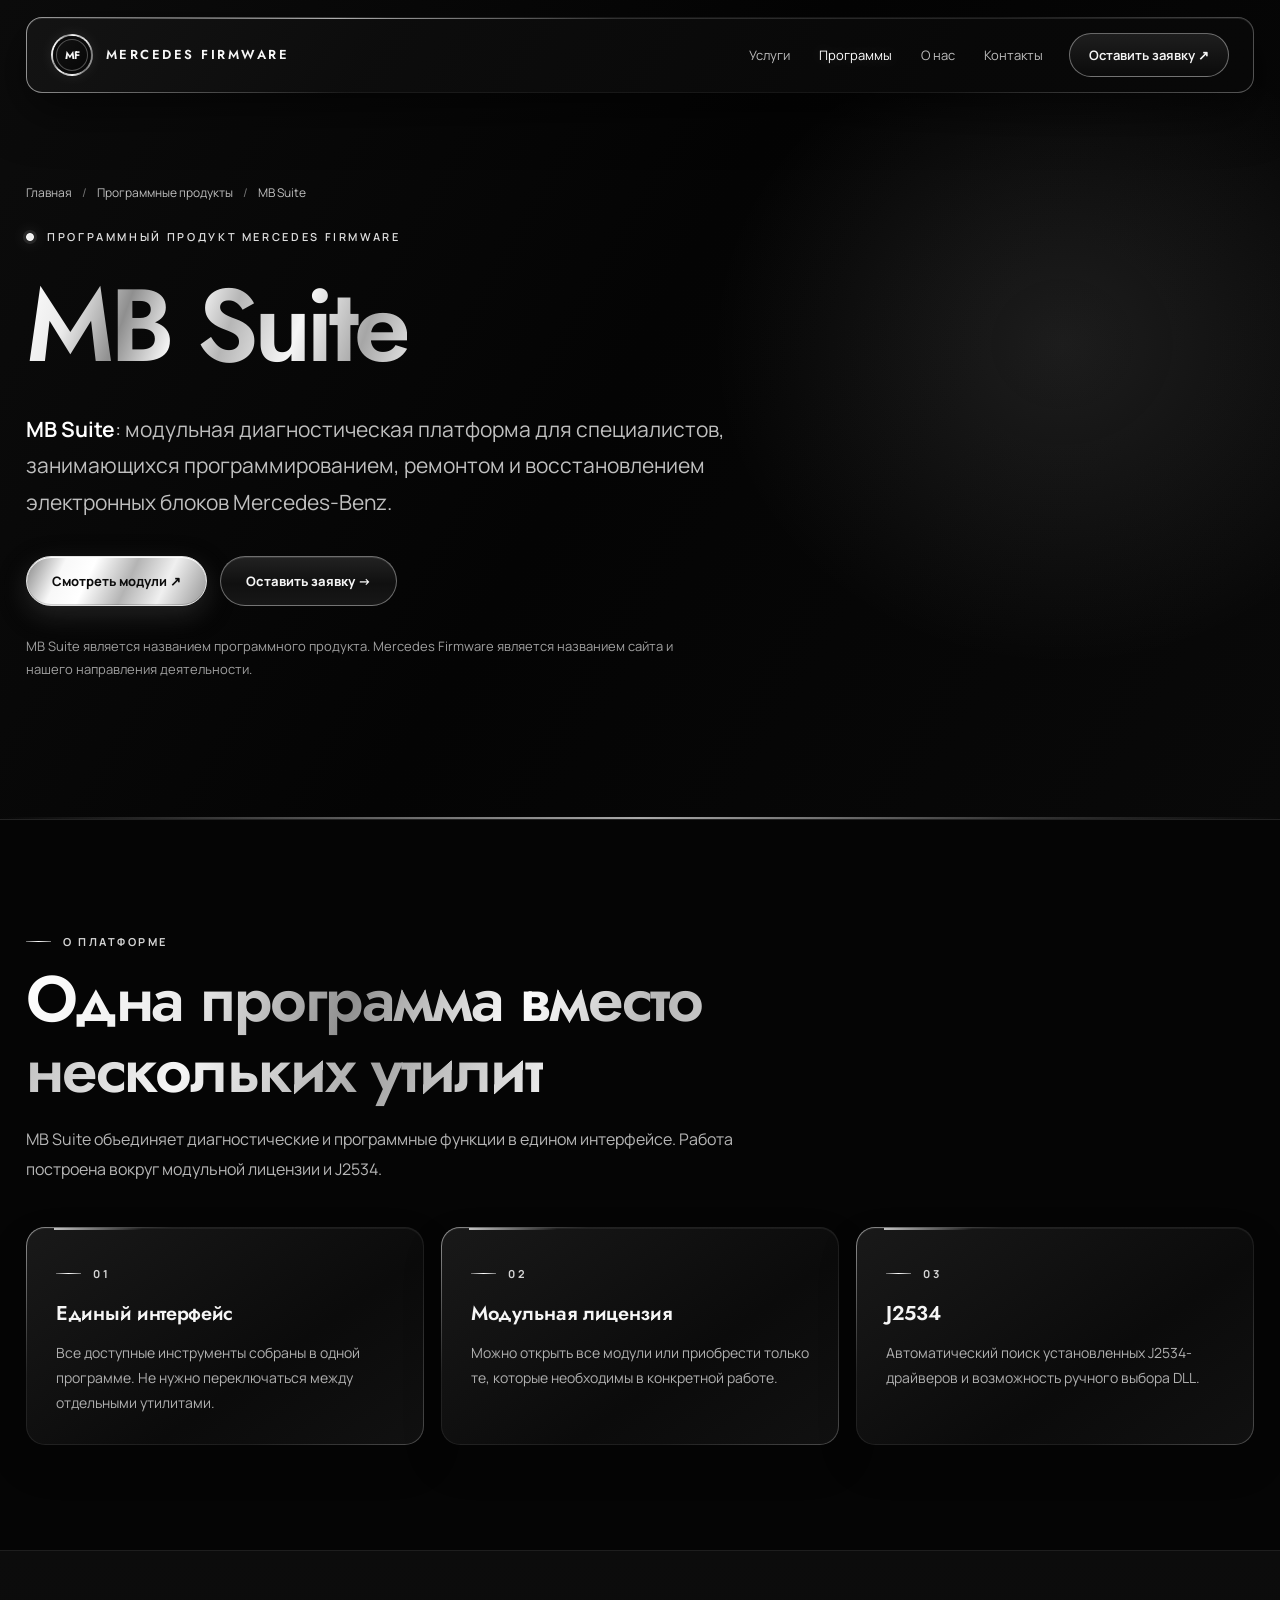
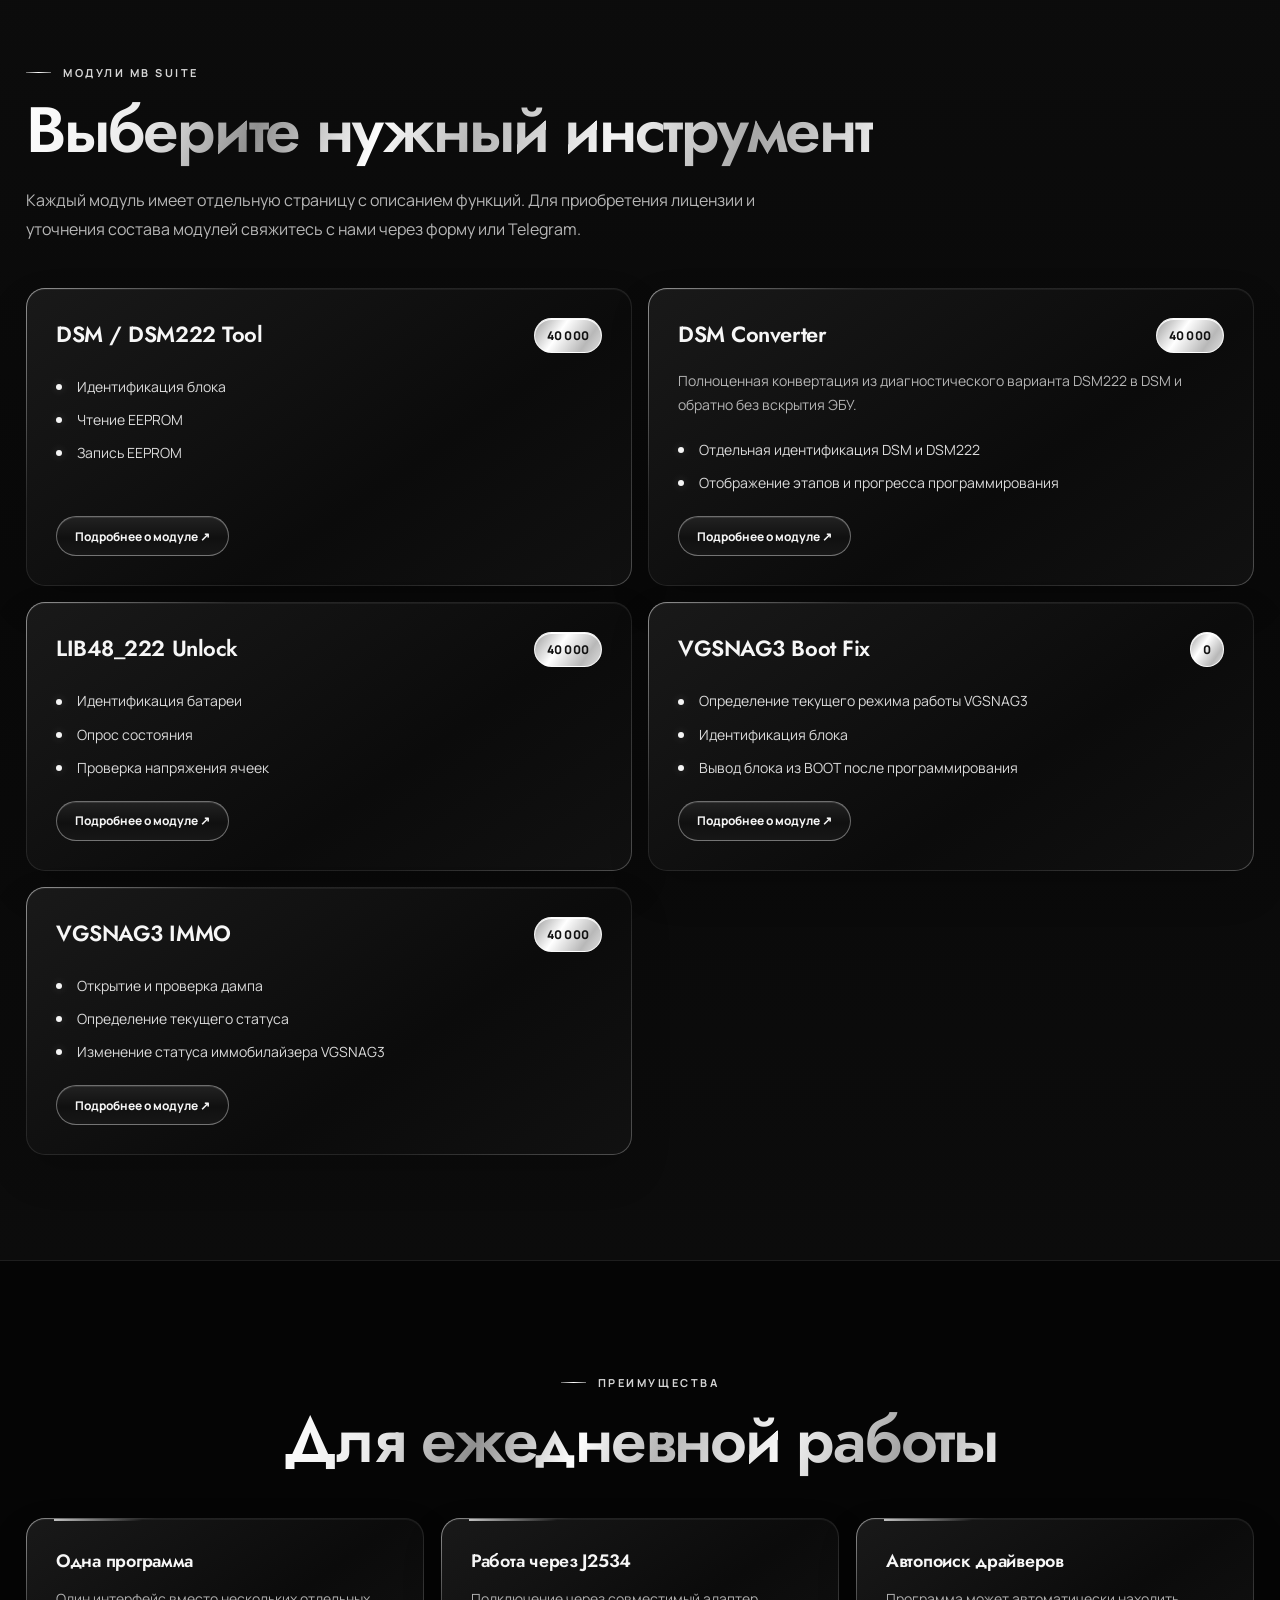
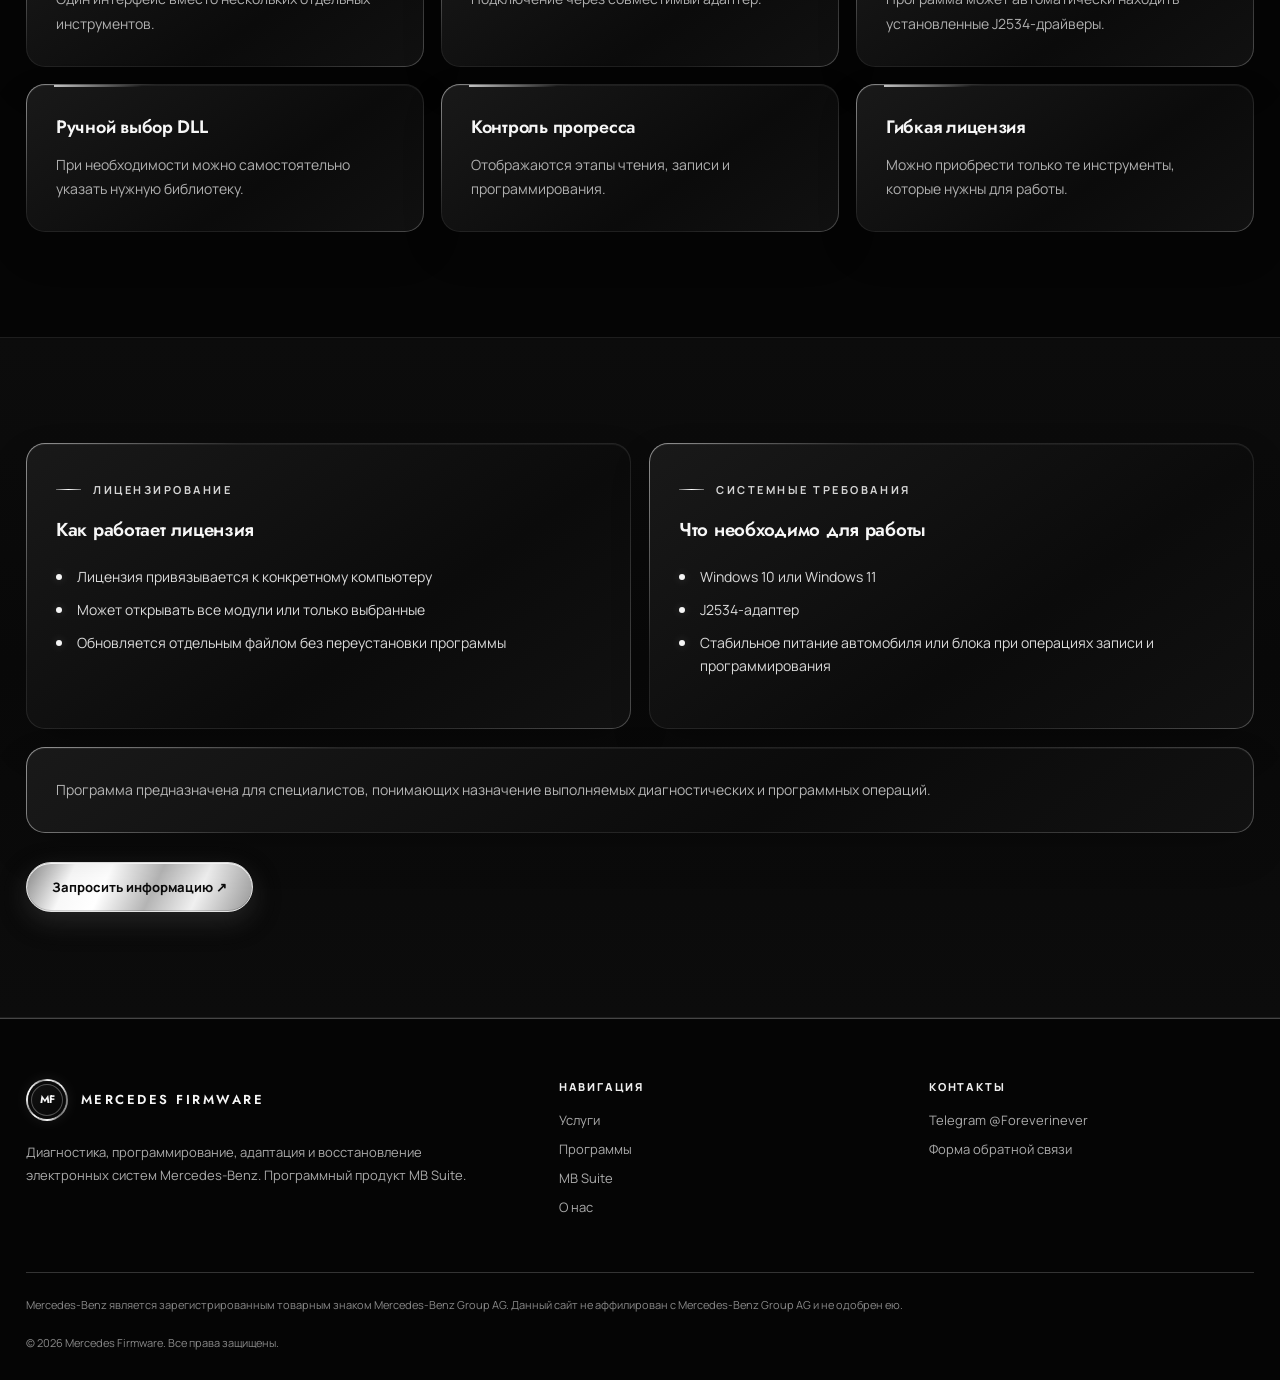
==== commit 30b6536d: "Corrected style and added FormSubmit to Form" ====
--- a/mb-suite.html
+++ b/mb-suite.html
@@ -1,10 +1,13 @@
 <!doctype html>
 <html lang="ru"><head><meta charset="utf-8"><meta name="viewport" content="width=device-width, initial-scale=1">
-<meta name="theme-color" content="#090909"><meta name="description" content="MB Suite — модульная диагностическая платформа для специалистов по Mercedes-Benz. Модули, особенности, лицензии и требования.">
-<title>MB Suite — диагностическая платформа | Mercedes Firmware</title><link rel="stylesheet" href="assets/style.css"><script src="assets/app.js" defer></script></head><body>
+<meta name="theme-color" content="#090909"><meta name="description" content="MB Suite: модульная диагностическая платформа для специалистов по Mercedes-Benz. Модули, особенности, лицензии и требования.">
+<title>MB Suite | диагностическая платформа | Mercedes Firmware</title><script>try{const t=JSON.parse(sessionStorage.getItem('mf-page-transition')||'null');sessionStorage.removeItem('mf-page-transition');if(t&&t.to===location.pathname+location.search&&Date.now()-t.at<12000)document.documentElement.classList.add('page-arriving')}catch(e){}</script><link rel="preconnect" href="https://fonts.googleapis.com">
+<link rel="preconnect" href="https://fonts.gstatic.com" crossorigin>
+<link href="https://fonts.googleapis.com/css2?family=Jost:wght@400;500;600;700&family=Manrope:wght@400;500;600;700;800&display=swap" rel="stylesheet">
+<link rel="stylesheet" href="assets/style.css"><script src="assets/app.js" defer></script></head><body>
 <a class="skip" href="#main">Перейти к содержимому</a>
 <header class="nav-wrap" id="navWrap"><div class="container"><div class="nav">
-<a class="brand" href="index.html" aria-label="Mercedes Firmware — на главную"><span class="brand-mark">MF</span><span>MERCEDES<br>FIRMWARE</span></a>
+<a class="brand" href="index.html" aria-label="Mercedes Firmware. На главную"><span class="brand-mark">MF</span><span>MERCEDES FIRMWARE</span></a>
 <nav class="nav-links" aria-label="Главное меню"><a href="index.html#services" class="">Услуги</a><a href="index.html#programs" class="active">Программы</a><a href="index.html#about" class="">О нас</a><a href="index.html#contact" class="">Контакты</a></nav>
 <a class="nav-cta" href="index.html#contact">Оставить заявку ↗</a>
 <button class="menu-btn" id="menuBtn" type="button" aria-label="Открыть меню" aria-controls="mobileMenu" aria-expanded="false">☰</button>
@@ -14,10 +17,10 @@
 <div class="breadcrumb"><a href="index.html">Главная</a><span class="sep">/</span><span>Программные продукты</span><span class="sep">/</span><span>MB Suite</span></div>
 <div class="eyebrow"><span class="dot"></span> Программный продукт Mercedes Firmware</div>
 <h1><span class="gradient-text">MB Suite</span></h1>
-<p class="hero-copy"><strong>MB Suite</strong> — модульная диагностическая платформа для специалистов, занимающихся программированием, ремонтом и восстановлением электронных блоков Mercedes-Benz.</p>
+<p class="hero-copy"><strong>MB Suite</strong>: модульная диагностическая платформа для специалистов, занимающихся программированием, ремонтом и восстановлением электронных блоков Mercedes-Benz.</p>
 <div class="hero-actions"><a href="#modules" class="btn btn-primary">Смотреть модули ↗</a><a href="index.html#contact" class="btn btn-outline">Оставить заявку →</a></div>
-<p class="hero-note">MB Suite — название программного продукта. Mercedes Firmware — название сайта и направление деятельности.</p></div>
-<div class="hero-visual mini-visual" aria-hidden="true"><div class="hero-visual-box"><span class="hero-glyph">MB</span><div class="hero-visual-cap"><span>Suite</span><span>J2534</span></div></div></div>
+<p class="hero-note">MB Suite является названием программного продукта. Mercedes Firmware является названием сайта и нашего направления деятельности.</p></div>
+
 </div></div></section>
 <section><div class="container"><div class="section-head reveal"><div class="kicker">О платформе</div>
 <h2><span class="gradient-text">Одна программа вместо нескольких утилит</span></h2>
@@ -55,7 +58,7 @@
 </div><div class="info-card reveal" style="margin-top:18px"><p style="margin:0">Программа предназначена для специалистов, понимающих назначение выполняемых диагностических и программных операций.</p></div>
 <div style="margin-top:29px"><a class="btn btn-primary" href="index.html#contact">Запросить информацию ↗</a></div></div></section></main>
 <footer><div class="container"><div class="footer-grid">
-<div><a class="brand" href="index.html"><span class="brand-mark">MF</span><span>MERCEDES<br>FIRMWARE</span></a>
+<div><a class="brand" href="index.html"><span class="brand-mark">MF</span><span>MERCEDES FIRMWARE</span></a>
 <p class="footer-copy">Диагностика, программирование, адаптация и восстановление электронных систем Mercedes-Benz. Программный продукт MB Suite.</p></div>
 <div><div class="footer-title">Навигация</div><ul>
 <li><a href="index.html#services">Услуги</a></li><li><a href="index.html#programs">Программы</a></li><li><a href="mb-suite.html">MB Suite</a></li><li><a href="index.html#about">О нас</a></li></ul></div>
--- a/assets/style.css
+++ b/assets/style.css
@@ -23,7 +23,8 @@
   margin: 0;
   background: #050505;
   color: var(--ink);
-  font-family: Inter, "Helvetica Neue", -apple-system, BlinkMacSystemFont, "Segoe UI", Arial, sans-serif;
+  font-family: "Manrope", "Segoe UI", Arial, sans-serif;
+  font-weight: 400;
   -webkit-font-smoothing: antialiased;
   overflow-x: hidden;
 }
@@ -35,6 +36,14 @@
 .skip { position: absolute; top: -100px; left: 10px; z-index: 500; background: white; color: black; padding: 10px 16px; }
 .skip:focus { top: 10px; }
 
+/* Mercedes Firmware typography: understated editorial Jost for display,
+   precise Manrope for Cyrillic text, controls and functional information. */
+h1,h2,h3,.brand,.module-name,.program-panel .program-code span {
+  font-family: "Jost", "Manrope", "Segoe UI", sans-serif;
+}
+.nav-links a,.nav-cta,.btn,.eyebrow,.kicker,.footer-title,.price {
+  font-family: "Manrope", "Segoe UI", Arial, sans-serif;
+}
 /* Floating navigation framed with a thin polished edge */
 .nav-wrap { position: fixed; top: 0; left: 0; right: 0; z-index: 100; padding: 17px 0; transition: padding .2s; }
 .nav-wrap.scrolled { padding: 8px 0; }
@@ -48,10 +57,10 @@
   backdrop-filter: blur(18px);
 }
 .nav:after { content: ""; pointer-events: none; position: absolute; left: 26px; right: 26px; top: 0; height: 1px; opacity: .65; background: linear-gradient(90deg,transparent,#f7f7f7 24%,rgba(255,255,255,.10) 48%,transparent); }
-.brand { display: inline-flex; align-items: center; gap: 13px; font-size: 12px; font-weight: 780; letter-spacing: .18em; line-height: 1.34; text-transform: uppercase; white-space: nowrap; }
+.brand { display: inline-flex; align-items: center; gap: 13px; font-size: 13px; font-weight: 600; letter-spacing: .19em; line-height: 1.34; text-transform: uppercase; white-space: nowrap; }
 .brand-mark {
   display: grid; place-items: center; flex-shrink: 0; width: 42px; height: 42px; border-radius: 50%;
-  font-size: 11px; font-weight: 900; letter-spacing: -.08em;
+  font-size: 11px; font-weight: 700; letter-spacing: -.06em;
   border: 2px solid transparent;
   background: linear-gradient(135deg,#131313,#050505) padding-box, var(--chrome) border-box;
   box-shadow: inset 0 0 0 3px #090909, inset 0 0 0 4px rgba(255,255,255,.28), 0 0 15px rgba(255,255,255,.08);
@@ -67,7 +76,7 @@
 .mobile-menu { display: none; }
 
 /* Hero: pure black gallery space with reflected, not colored, light */
-.hero { padding: 176px 0 120px; min-height: 790px; position: relative; overflow: hidden; border-bottom: 1px solid rgba(255,255,255,.12); isolation: isolate; }
+.hero { padding: 184px 0 126px; min-height: 670px; position: relative; overflow: hidden; border-bottom: 1px solid rgba(255,255,255,.12); isolation: isolate; }
 .hero::before {
   content: ""; position: absolute; inset: 0; z-index: -1; pointer-events: none;
   background:
@@ -75,12 +84,12 @@
     linear-gradient(120deg,#0c0c0c 0%,#040404 48%,#090909 100%);
 }
 .hero::after { content: ""; position: absolute; left: 0; right: 0; bottom: 0; height: 2px; background: linear-gradient(90deg,transparent 0%,#3a3a3a 13%,#eaeaea 50%,#484848 79%,transparent 100%); opacity: .72; }
-.hero-inner { position: relative; z-index: 1; display: grid; grid-template-columns: minmax(0,1.25fr) minmax(0,.75fr); gap: 38px; align-items: center; }
-.hero-product { min-height: 650px; }
-.hero-product .hero-inner { grid-template-columns: minmax(0,1.35fr) minmax(0,.65fr); }
-.eyebrow { display: inline-flex; gap: 13px; align-items: center; font-size: 11px; font-weight: 720; letter-spacing: .22em; color: #dfdfdf; text-transform: uppercase; line-height: 1.65; }
+.hero-inner { position: relative; z-index: 1; display: block; max-width: 990px; }
+.hero-product { min-height: 540px; }
+.hero-product .hero-inner { max-width: 1020px; }
+.eyebrow { display: inline-flex; gap: 13px; align-items: center; font-size: 11px; font-weight: 600; letter-spacing: .24em; color: #dfdfdf; text-transform: uppercase; line-height: 1.65; }
 .eyebrow .dot { display: inline-block; flex: 0 0 8px; width: 8px; height: 8px; border-radius: 50%; background: #efefef; border: 1px solid #fff; box-shadow: 0 0 0 3px rgba(255,255,255,.09),0 0 15px rgba(255,255,255,.3); }
-h1 { font-weight: 790; letter-spacing: -.067em; line-height: .97; margin: 27px 0 0; font-size: clamp(66px,7.65vw,111px); }
+h1 { font-weight: 600; letter-spacing: -.047em; line-height: 1.02; margin: 27px 0 0; font-size: clamp(66px,7.65vw,111px); }
 h1 .subword { display: block; background: var(--chrome-text); background-clip: text; -webkit-background-clip: text; color: transparent; }
 .hero-product h1 { font-size: clamp(62px,8vw,104px); }
 .gradient-text { background: var(--chrome-text); background-clip: text; -webkit-background-clip: text; color: transparent; }
@@ -100,34 +109,15 @@
 .btn-small { min-height: 40px; padding: 0 18px; font-size: 12px; }
 .hero-note { font-size: 13px; color: #a0a0a0; margin-top: 29px; line-height: 1.75; max-width: 670px; }
 
-/* Sculpted, brushed-silver circular monogram. Completely CSS-made. */
-.hero-visual { min-height: 425px; display: flex; align-items: center; justify-content: center; position: relative; }
-.hero-visual::before { content: ""; position: absolute; width: 620px; max-width: 140%; height: 1px; transform: rotate(-39deg); background: linear-gradient(90deg,transparent,rgba(255,255,255,.15) 35%,rgba(255,255,255,.8) 50%,rgba(255,255,255,.15) 65%,transparent); box-shadow: 0 0 22px rgba(255,255,255,.18); }
-.hero-visual-box {
-  width: min(100%,395px); aspect-ratio: 1/1; border: 4px solid transparent; border-radius: 50%; position: relative;
-  display: grid; place-items: center; overflow: hidden;
-  background:
-    radial-gradient(circle at 33% 24%,#2c2c2c 0%,#101010 22%,#070707 62%,#191919 100%) padding-box,
-    conic-gradient(from 218deg,#454545 0deg,#fcfcfc 20deg,#747474 55deg,#d5d5d5 95deg,#414141 123deg,#fafafa 151deg,#656565 184deg,#d8d8d8 215deg,#323232 239deg,#fdfdfd 276deg,#777 304deg,#e7e7e7 337deg,#454545 360deg) border-box;
-  box-shadow: 0 0 0 2px #090909,0 0 0 5px rgba(214,214,214,.18),0 0 55px rgba(235,235,235,.10),0 30px 65px rgba(0,0,0,.8),inset 0 0 28px rgba(0,0,0,.9);
-}
-.hero-visual-box::before { content: ""; position: absolute; inset: 11px; border-radius: 50%; border: 1px solid rgba(245,245,245,.45); box-shadow: inset 0 1px 8px rgba(255,255,255,.09),0 0 0 5px rgba(255,255,255,.027); background: radial-gradient(ellipse at 35% 15%,rgba(250,250,250,.095),transparent 42%); }
-.hero-visual-box::after { content: ""; position: absolute; inset: 32px; border: 1px solid rgba(255,255,255,.13); border-radius: 50%; pointer-events: none; background: linear-gradient(133deg,rgba(255,255,255,.055),transparent 38%,rgba(255,255,255,.015) 60%,transparent); }
-.hero-glyph { position: relative; z-index: 2; font-size: clamp(85px,12vw,147px); font-weight: 800; letter-spacing: -.12em; transform: translateX(-.06em) translateY(-8px); line-height: 1; background: var(--chrome-text); background-clip: text; -webkit-background-clip: text; color: transparent; filter: drop-shadow(0 2px 0 rgba(0,0,0,.9)) drop-shadow(0 0 9px rgba(255,255,255,.15)); }
-.hero-visual-cap { position: absolute; z-index: 3; bottom: 54px; left: 46px; right: 46px; display: flex; justify-content: space-between; gap: 14px; font-size: 8px; letter-spacing: .15em; text-transform: uppercase; color: #bfbfbf; text-align: center; }
-.mini-visual .hero-visual-box { width: min(100%,320px); }
-.mini-visual .hero-glyph { font-size: 96px; letter-spacing: -.055em; transform: translateY(-6px); }
-.mini-visual .hero-visual-cap { bottom: 42px; left: 39px; right: 39px; }
-
 section { position: relative; padding: 105px 0; }
 .section-alt { background: linear-gradient(180deg,#0c0c0c 0%,#090909 48%,#0c0c0c 100%); border-top: 1px solid rgba(255,255,255,.075); border-bottom: 1px solid rgba(255,255,255,.075); }
 .section-compact { padding: 78px 0; }
 .section-head { max-width: 860px; margin-bottom: 43px; }
 .section-head.center { text-align: center; margin-left: auto; margin-right: auto; }
-.kicker { display: inline-flex; align-items: center; gap: 12px; color: #d5d5d5; letter-spacing: .23em; text-transform: uppercase; font-weight: 790; font-size: 11px; }
+.kicker { display: inline-flex; align-items: center; gap: 12px; color: #d5d5d5; letter-spacing: .23em; text-transform: uppercase; font-weight: 700; font-size: 11px; }
 .kicker::before { content: ""; display: inline-block; width: 25px; height: 1px; background: linear-gradient(90deg,#666,#fff,#777); }
-h2 { margin: 15px 0 0; font-size: clamp(38px,5vw,65px); line-height: 1.07; font-weight: 740; letter-spacing: -.05em; }
-h3 { letter-spacing: -.024em; }
+h2 { margin: 15px 0 0; font-size: clamp(38px,5vw,65px); line-height: 1.1; font-weight: 600; letter-spacing: -.035em; }
+h3 { letter-spacing: -.015em; font-weight: 600; }
 .section-sub { font-size: 16px; line-height: 1.85; color: var(--muted); margin: 20px 0 0; max-width: 770px; }
 .section-head.center .section-sub { margin-left: auto; margin-right: auto; }
 .intro-grid,.features-grid,.overview-grid { display: grid; grid-template-columns: repeat(3,minmax(0,1fr)); gap: 17px; }
@@ -159,7 +149,7 @@
               linear-gradient(125deg,rgba(255,255,255,.84),rgba(255,255,255,.15) 33%,rgba(255,255,255,.17) 71%,rgba(255,255,255,.6)) border-box;
   box-shadow: inset 0 1px 0 rgba(255,255,255,.13),0 30px 60px rgba(0,0,0,.3);
 }
-.program-panel h3 { font-size: clamp(40px,5vw,64px); letter-spacing: -.055em; margin: 18px 0 0; background: var(--chrome-text); background-clip: text; -webkit-background-clip: text; color: transparent; }
+.program-panel h3 { font-size: clamp(40px,5vw,64px); letter-spacing: -.04em; font-weight: 600; margin: 18px 0 0; background: var(--chrome-text); background-clip: text; -webkit-background-clip: text; color: transparent; }
 .program-panel p { color: #c7c7c7; line-height: 1.85; font-size: 15px; max-width: 620px; }
 .program-panel .program-code {
   justify-self: center; width: 100%; max-width: 320px; aspect-ratio: 1.15; border: 1px solid rgba(255,255,255,.40); border-radius: 18px;
@@ -168,7 +158,7 @@
   box-shadow: 0 18px 35px rgba(0,0,0,.32),inset 0 1px 0 rgba(255,255,255,.19);
 }
 .program-panel .program-code::after { content: ""; position: absolute; inset: 14px; border-radius: 12px; border: 1px solid rgba(255,255,255,.15); pointer-events: none; }
-.program-panel .program-code span { font-size: clamp(40px,5.5vw,68px); letter-spacing: -.07em; font-weight: 790; background: var(--chrome-text); background-clip: text; -webkit-background-clip: text; color: transparent; }
+.program-panel .program-code span { font-size: clamp(40px,5.5vw,68px); letter-spacing: -.07em; font-weight: 600; background: var(--chrome-text); background-clip: text; -webkit-background-clip: text; color: transparent; }
 .program-panel .program-code small { position: absolute; left: 24px; bottom: 22px; letter-spacing: .17em; font-size: 9px; color: #ccc; }
 .info-grid,.geo { display: grid; grid-template-columns: 1fr 1fr; gap: 18px; }
 .geo-box h3 { margin: 17px 0 0; font-size: 27px; }
@@ -179,7 +169,7 @@
 .module-card { display: flex; flex-direction: column; gap: 0; transition: border-color .2s,transform .2s,box-shadow .2s; }
 .module-card:hover { border-color: rgba(255,255,255,.8); transform: translateY(-3px); box-shadow: 0 12px 35px rgba(255,255,255,.035),0 20px 40px rgba(0,0,0,.25); }
 .module-head { display: flex; align-items: flex-start; justify-content: space-between; gap: 12px; }
-.module-name { font-size: 21px; font-weight: 750; letter-spacing: -.028em; }
+.module-name { font-size: 22px; font-weight: 600; letter-spacing: -.02em; }
 .price { flex-shrink: 0; display: inline-block; color: #121212; background: linear-gradient(125deg,#9d9d9d,#fff 38%,#b8b8b8 76%,#dedede); border: 1px solid rgba(255,255,255,.85); border-radius: 999px; font-size: 12px; font-weight: 800; padding: 8px 12px; letter-spacing: .015em; box-shadow: inset 0 1px 0 #fff; }
 .module-card p { font-size: 14px; line-height: 1.7; color: #b4b4b4; margin: 16px 0 0; }
 .module-card .btn { align-self: flex-start; margin-top: auto; }
@@ -202,7 +192,6 @@
 .contact-copy h2 { font-size: clamp(38px,4.8vw,58px); }
 .contact-copy p { color: #bcbcbc; line-height: 1.85; font-size: 14px; }
 .telegram { display: inline-flex; align-items: center; gap: 12px; margin-top: 12px; font-weight: 770; font-size: 14px; }
-.telegram span { display: grid; place-items: center; width: 36px; height: 36px; border-radius: 50%; border: 1px solid #ededed; background: var(--chrome); color: #090909; }
 .telegram:hover { text-decoration: underline; }
 .form { padding: 25px; border: 1px solid rgba(255,255,255,.23); border-radius: 19px; background: rgba(5,5,5,.78); }
 .field { margin-bottom: 15px; }
@@ -228,8 +217,7 @@
 .js .reveal { opacity: 0; transform: translateY(16px); transition: opacity .6s ease,transform .6s ease; }
 .js .reveal.in { opacity: 1; transform: none; }
 @media (max-width: 1050px) {
-  .hero-inner,.hero-product .hero-inner { grid-template-columns: 1.3fr .7fr; }
-  .hero-visual-box { width: min(100%,310px); }
+  .hero-inner,.hero-product .hero-inner { max-width: 930px; }
   .hero { min-height: 700px; }
   .nav-links { gap: 17px; }
 }
@@ -240,8 +228,7 @@
   .mobile-menu.open { display: block; }
   .mobile-menu a { display: block; padding: 14px 15px; color: #e0e0e0; font-size: 14px; border-radius: 8px; }
   .mobile-menu a:hover { background: #252525; }
-  .hero-inner,.hero-product .hero-inner { grid-template-columns: 1fr; }
-  .hero-visual { display: none; }
+  .hero-inner,.hero-product .hero-inner { max-width: 100%; }
   .hero { min-height: unset; padding: 159px 0 100px; }
   .intro-grid,.features-grid,.overview-grid { grid-template-columns: 1fr 1fr; }
   .contact-grid { grid-template-columns: 1fr; gap: 22px; }
@@ -273,8 +260,94 @@
   .footer-grid { gap: 29px; }
   .hero-product { min-height: unset; }
 }
+
+/* -----------------------------------------------------------------------
+   Silver page transitions: used on same-site navigation only.
+   A fast chrome reflection crosses the viewport while content fades out.
+   On the destination the page rises softly into place. Everything remains
+   readable and clickable without JavaScript or sessionStorage support.
+------------------------------------------------------------------------ */
+html { background: #050505; }
+html::before {
+  content: "";
+  position: fixed;
+  inset: 0;
+  z-index: 9999;
+  pointer-events: none;
+  opacity: 0;
+  transform: translate3d(-115%,0,0);
+  background: linear-gradient(104deg,
+    transparent 0%,
+    transparent 36%,
+    rgba(235,235,235,.025) 42%,
+    rgba(255,255,255,.09) 46%,
+    rgba(255,255,255,.46) 49.8%,
+    rgba(255,255,255,.85) 50%,
+    rgba(240,240,240,.15) 50.2%,
+    rgba(255,255,255,.035) 56%,
+    transparent 62%,
+    transparent 100%);
+  will-change: transform,opacity;
+}
+html.page-leaving body {
+  animation: mf-page-exit .38s cubic-bezier(.42,0,.7,1) both;
+  pointer-events: none;
+}
+html.page-leaving::before {
+  animation: mf-silver-exit .42s cubic-bezier(.32,.2,.55,1) both;
+}
+html.page-arriving body {
+  animation: mf-page-enter .62s cubic-bezier(.2,.8,.2,1) both;
+}
+html.page-arriving::before {
+  animation: mf-silver-enter .59s cubic-bezier(.2,.75,.25,1) both;
+}
+@keyframes mf-page-exit {
+  0% { opacity: 1; filter: brightness(1); }
+  100% { opacity: 0; filter: brightness(.72); }
+}
+@keyframes mf-page-enter {
+  0% { opacity: 0; filter: brightness(.75); }
+  45% { opacity: .74; }
+  100% { opacity: 1; filter: brightness(1); }
+}
+@keyframes mf-silver-exit {
+  0% { opacity: 0; transform: translate3d(-115%,0,0); }
+  16% { opacity: 1; }
+  90% { opacity: .7; }
+  100% { opacity: 0; transform: translate3d(115%,0,0); }
+}
+@keyframes mf-silver-enter {
+  0% { opacity: .52; transform: translate3d(-115%,0,0); }
+  70% { opacity: .24; }
+  100% { opacity: 0; transform: translate3d(115%,0,0); }
+}
+
 @media (prefers-reduced-motion: reduce) {
   html { scroll-behavior: auto; }
+  html::before { display: none; }
+  html.page-leaving body { pointer-events: auto; opacity: 1; }
+  html.page-arriving body { opacity: 1; }
   *,*::before,*::after { transition: none!important; animation: none!important; }
   .js .reveal { opacity: 1; transform: none; }
 }
+
+/* Mercedes Firmware contact form: FormSubmit AJAX states. */
+.form-trap { position: absolute !important; width: 1px !important; height: 1px !important; overflow: hidden !important; clip-path: inset(50%) !important; white-space: nowrap !important; }
+.form .btn:disabled { opacity: .65; cursor: wait; transform: none; box-shadow: none; }
+.status.pending { border-color: rgba(219,219,219,.34); color: #c9c9c9; }
+.status.success { border-color: rgba(238,238,238,.65); background: linear-gradient(115deg,rgba(245,245,245,.10),rgba(255,255,255,.025)); color: #f5f5f5; }
+.status.error { border-color: rgba(255,255,255,.28); background: rgba(255,255,255,.035); color: #eee; }
+
+/* Single-line Mercedes Firmware branding and home-page title. */
+.brand > span:last-child { white-space: nowrap; }
+.hero-home h1 { font-size: clamp(27px, 6.65vw, 87px); letter-spacing: -.045em; white-space: nowrap; }
+.hero-home h1 .subword { display: inline; }
+@media (max-width: 600px) {
+  .hero-home h1 { font-size: clamp(25px, 6.6vw, 40px); letter-spacing: -.05em; }
+  .brand { gap: 9px; letter-spacing: .07em; font-size: 10px; }
+}
+@media (max-width: 360px) {
+  .brand { font-size: 9px; letter-spacing: .045em; }
+  .hero-home h1 { font-size: 6.4vw; }
+}
